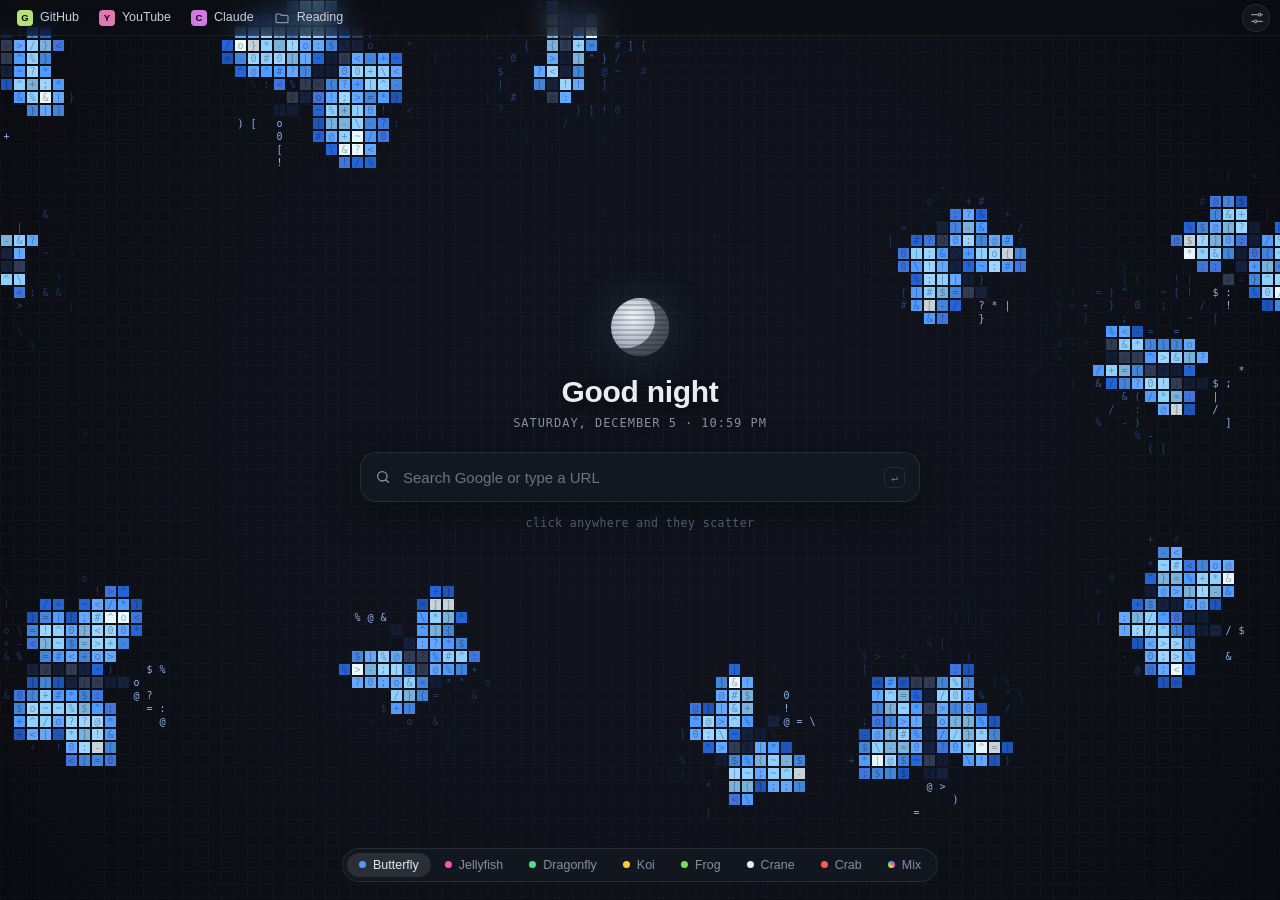
==== extension/index.html @ 53b01485 "ASCII Garden: new tab page with animals made of keyboard characters Seven animals (plus Mix) drawn o" ====
<!DOCTYPE html>
<html lang="en">
<head>
<meta charset="utf-8">
<meta name="viewport" content="width=device-width, initial-scale=1">
<title>New Tab</title>
<link rel="icon" type="image/png" href="icons/icon32.png">
<link rel="stylesheet" href="style.css">
</head>
<body>
<canvas id="bg" aria-hidden="true"></canvas>
<canvas id="garden" aria-hidden="true"></canvas>

<nav class="bookmarks ui" id="bookmarks" aria-label="Bookmarks" hidden></nav>
<div class="bm-menu ui" id="bm-menu" role="menu" hidden></div>

<nav class="species ui" id="species" aria-label="Choose animal"></nav>

<button class="gear ui" id="gear" type="button" aria-label="Settings" aria-expanded="false">
  <svg viewBox="0 0 24 24" width="16" height="16" fill="none" stroke="currentColor" stroke-width="1.8" stroke-linecap="round">
    <path d="M4 7h10M18 7h2M4 17h4M12 17h8"/><circle cx="16" cy="7" r="2"/><circle cx="10" cy="17" r="2"/>
  </svg>
</button>

<div class="panel ui" id="panel" hidden>
  <label>Your name
    <input id="set-name" type="text" maxlength="24" autocomplete="off" spellcheck="false">
  </label>
  <label>How many
    <input id="set-density" type="range" min="0.4" max="2" step="0.1">
  </label>
  <label class="row">
    <input id="set-trails" type="checkbox"> Character trails
  </label>
  <label class="row">
    <input id="set-bookmarks" type="checkbox"> Bookmarks bar
  </label>
  <p class="keys">Keys 1 to 8 switch animals</p>
</div>

<main class="center">
  <div class="orb" id="orb" aria-hidden="true"></div>
  <h1 id="greet">Hello</h1>
  <div class="clock" id="clock"></div>
  <form class="search ui" id="search" autocomplete="off">
    <svg viewBox="0 0 24 24" width="16" height="16" fill="none" stroke="currentColor" stroke-width="2" stroke-linecap="round"><circle cx="11" cy="11" r="7"/><path d="m20 20-3.5-3.5"/></svg>
    <input id="q" type="text" placeholder="Search Google or type a URL" aria-label="Search" spellcheck="false">
    <kbd>&#8629;</kbd>
  </form>
  <p class="hint" id="hint">click anywhere and they scatter</p>
</main>

<script src="app.js"></script>
</body>
</html>
---- extension/style.css ----
:root {
  --bg: #0b0d12;
  --ink: #e9ecf3;
  --muted: #8a91a3;
  --glass: rgba(22, 25, 34, 0.72);
  --line: rgba(255, 255, 255, 0.09);
  --mono: ui-monospace, "SF Mono", SFMono-Regular, Menlo, Consolas, monospace;
  --sans: -apple-system, BlinkMacSystemFont, "Inter", "Segoe UI", Roboto, sans-serif;
}

* { box-sizing: border-box; }

html, body {
  margin: 0;
  height: 100%;
  overflow: hidden;
  background: var(--bg);
  color: var(--ink);
  font-family: var(--sans);
  -webkit-font-smoothing: antialiased;
  user-select: none;
  -webkit-user-select: none;
  touch-action: manipulation;
}

canvas {
  position: fixed;
  inset: 0;
  width: 100%;
  height: 100%;
  display: block;
}

#garden { cursor: crosshair; }

/* ---------- bookmarks bar ---------- */
.bookmarks {
  position: fixed;
  top: 0;
  left: 0;
  right: 0;
  height: 36px;
  padding: 4px 50px 4px 8px;
  display: flex;
  align-items: center;
  gap: 2px;
  background: rgba(11, 13, 18, 0.55);
  border-bottom: 1px solid rgba(255, 255, 255, 0.06);
  backdrop-filter: blur(12px);
  -webkit-backdrop-filter: blur(12px);
  z-index: 5;
}
.bookmarks[hidden] { display: none; }
.bm-list {
  position: relative;
  flex: 1;
  min-width: 0;
  display: flex;
  gap: 2px;
  overflow: hidden;
}
.bm {
  flex: none;
  display: flex;
  align-items: center;
  gap: 7px;
  height: 28px;
  max-width: 170px;
  padding: 0 9px;
  border: 0;
  border-radius: 8px;
  background: transparent;
  color: #c9cedb;
  font: 12.5px/1 var(--sans);
  text-decoration: none;
  white-space: nowrap;
  cursor: pointer;
}
.bm .t { overflow: hidden; text-overflow: ellipsis; }
.bm:hover, .bm:focus-visible, .bm.open { background: rgba(255, 255, 255, 0.08); color: var(--ink); outline: none; }
.bm img, .bm .ico { width: 16px; height: 16px; flex: none; border-radius: 4px; }
.bm .ico {
  display: grid;
  place-items: center;
  font: 700 9.5px/1 var(--sans);
  color: #0b0d12;
}
.bm svg { flex: none; color: #8a91a3; }
.bm-more { padding: 0 10px; font-size: 15px; color: var(--muted); }

.bm-menu {
  position: fixed;
  min-width: 220px;
  max-width: 300px;
  max-height: 65vh;
  overflow-y: auto;
  padding: 5px;
  display: grid;
  gap: 1px;
  background: rgba(18, 21, 29, 0.96);
  border: 1px solid var(--line);
  border-radius: 12px;
  backdrop-filter: blur(16px);
  -webkit-backdrop-filter: blur(16px);
  box-shadow: 0 16px 40px rgba(0, 0, 0, .5);
  z-index: 8;
}
.bm-menu[hidden] { display: none; }
.bm-menu .bm { max-width: none; width: 100%; }
.bm-menu .back { color: var(--muted); }
.bm-menu .empty { padding: 8px 10px; font-size: 12px; color: #6c7385; }

/* ---------- species picker ---------- */
.species {
  position: fixed;
  bottom: 18px;
  left: 50%;
  transform: translateX(-50%);
  display: flex;
  gap: 2px;
  padding: 4px;
  max-width: calc(100vw - 90px);
  overflow-x: auto;
  scrollbar-width: none;
  background: var(--glass);
  border: 1px solid var(--line);
  border-radius: 999px;
  backdrop-filter: blur(14px);
  -webkit-backdrop-filter: blur(14px);
  z-index: 5;
}
.species::-webkit-scrollbar { display: none; }

.species button {
  flex: none;
  display: flex;
  align-items: center;
  gap: 7px;
  padding: 6px 12px;
  border: 0;
  border-radius: 999px;
  background: transparent;
  color: var(--muted);
  font: 500 12.5px/1 var(--sans);
  cursor: pointer;
  transition: background .2s, color .2s;
}
.species button:hover { color: var(--ink); }
.species button.on { background: rgba(255, 255, 255, 0.1); color: var(--ink); }
.species .dot { width: 7px; height: 7px; border-radius: 50%; }

/* ---------- settings ---------- */
.gear {
  position: fixed;
  top: 4px;
  right: 10px;
  width: 28px;
  height: 28px;
  display: grid;
  place-items: center;
  border: 1px solid var(--line);
  border-radius: 50%;
  background: var(--glass);
  color: var(--muted);
  cursor: pointer;
  backdrop-filter: blur(14px);
  -webkit-backdrop-filter: blur(14px);
  z-index: 6;
}
.gear:hover, .gear[aria-expanded="true"] { color: var(--ink); }

.panel {
  position: fixed;
  top: 42px;
  right: 10px;
  width: 230px;
  padding: 14px;
  display: grid;
  gap: 12px;
  background: rgba(18, 21, 29, 0.92);
  border: 1px solid var(--line);
  border-radius: 14px;
  backdrop-filter: blur(16px);
  -webkit-backdrop-filter: blur(16px);
  font-size: 12.5px;
  color: var(--muted);
  z-index: 6;
}
.panel[hidden] { display: none; }
.panel label { display: grid; gap: 6px; }
.panel label.row { display: flex; align-items: center; gap: 8px; color: var(--ink); }
.panel input[type="text"] {
  padding: 8px 10px;
  border: 1px solid var(--line);
  border-radius: 8px;
  background: rgba(255, 255, 255, 0.04);
  color: var(--ink);
  font: 13px var(--sans);
  outline: none;
}
.panel input[type="text"]:focus { border-color: rgba(255, 255, 255, 0.25); }
.panel input[type="range"] { width: 100%; accent-color: #9fb4ff; }
.panel input[type="checkbox"] { accent-color: #9fb4ff; }
.panel .keys { margin: 0; font: 11px var(--mono); opacity: .7; }

/* ---------- center ---------- */
.center {
  position: fixed;
  left: 50%;
  top: 46%;
  transform: translate(-50%, -50%);
  width: min(560px, calc(100vw - 32px));
  display: flex;
  flex-direction: column;
  align-items: center;
  pointer-events: none;
  z-index: 4;
}

.orb {
  width: 58px;
  height: 58px;
  border-radius: 50%;
  margin-bottom: 18px;
  position: relative;
  overflow: hidden;
  transition: background 1s, box-shadow 1s;
}
.orb::after {
  content: "";
  position: absolute;
  inset: 0;
  background: repeating-linear-gradient(0deg, rgba(0,0,0,.18) 0 2px, transparent 2px 5px);
  mix-blend-mode: multiply;
}
.orb.night {
  background: radial-gradient(circle at 38% 32%, #f1f3f8 0%, #b9c0cf 45%, #6b7386 100%);
  box-shadow: 0 0 46px rgba(170, 190, 255, .16), inset -14px -8px 0 rgba(10, 12, 18, .55);
}
.orb.day {
  background: radial-gradient(circle at 40% 35%, #fff6d6 0%, #ffcf6b 45%, #f08a3c 100%);
  box-shadow: 0 0 60px rgba(255, 190, 90, .28);
}
.orb.dusk {
  background: radial-gradient(circle at 40% 35%, #ffe0c2 0%, #ff9a6b 50%, #c2456b 100%);
  box-shadow: 0 0 56px rgba(255, 120, 110, .22);
}

h1 {
  margin: 0;
  font: 600 clamp(22px, 3.2vw, 30px)/1.2 var(--sans);
  letter-spacing: -0.01em;
  text-align: center;
  text-shadow: 0 2px 18px rgba(0, 0, 0, .8);
}

.clock {
  margin-top: 6px;
  font: 12px var(--mono);
  color: var(--muted);
  letter-spacing: .08em;
  text-shadow: 0 1px 10px rgba(0, 0, 0, .9);
}

.search {
  pointer-events: auto;
  margin-top: 22px;
  width: 100%;
  display: flex;
  align-items: center;
  gap: 10px;
  padding: 0 14px;
  height: 50px;
  background: var(--glass);
  border: 1px solid var(--line);
  border-radius: 16px;
  color: var(--muted);
  backdrop-filter: blur(16px);
  -webkit-backdrop-filter: blur(16px);
  box-shadow: 0 10px 40px rgba(0, 0, 0, .35);
  transition: border-color .2s;
}
.search:focus-within { border-color: rgba(255, 255, 255, 0.22); }
.search input {
  flex: 1;
  min-width: 0;
  border: 0;
  outline: none;
  background: transparent;
  color: var(--ink);
  font: 15px var(--sans);
  user-select: text;
  -webkit-user-select: text;
}
.search input::placeholder { color: #6c7385; }
.search kbd {
  font: 11px var(--mono);
  padding: 3px 6px;
  border: 1px solid var(--line);
  border-radius: 6px;
  color: #6c7385;
}

.hint {
  margin: 14px 0 0;
  font: 11.5px var(--mono);
  color: #5d6476;
  letter-spacing: .04em;
  transition: opacity 1.2s;
}
.hint.gone { opacity: 0; }

@media (max-width: 640px) {
  .species { bottom: 12px; max-width: calc(100vw - 24px); }
  .species button { padding: 6px 10px; font-size: 12px; }
  .center { top: 44%; }
  .search { height: 46px; }
}
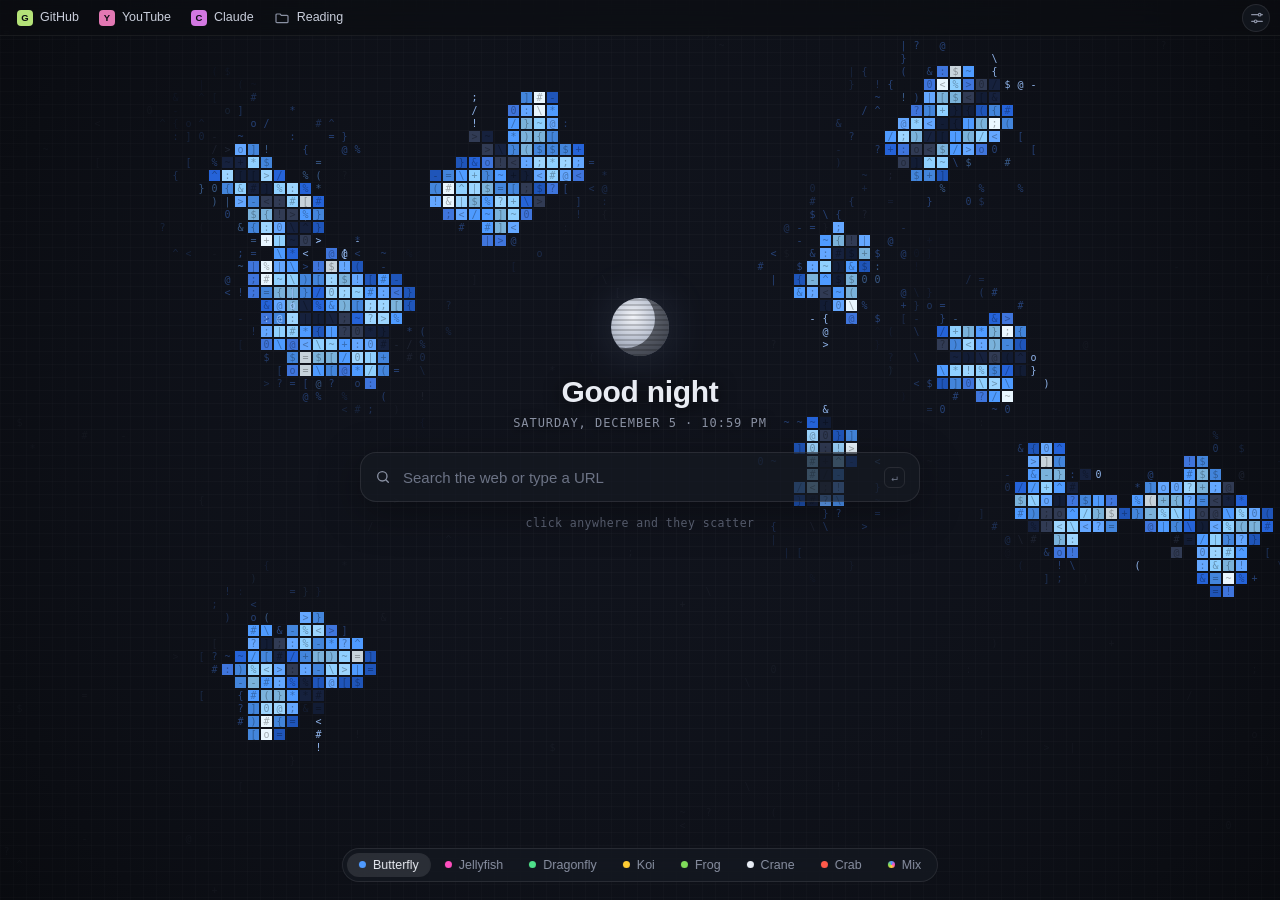
==== commit 96f153a9: "Prepare Chrome Web Store release (1.2.0) - Search box now uses the browser's default search engine v" ====
--- a/extension/index.html
+++ b/extension/index.html
@@ -44,7 +44,7 @@
   <div class="clock" id="clock"></div>
   <form class="search ui" id="search" autocomplete="off">
     <svg viewBox="0 0 24 24" width="16" height="16" fill="none" stroke="currentColor" stroke-width="2" stroke-linecap="round"><circle cx="11" cy="11" r="7"/><path d="m20 20-3.5-3.5"/></svg>
-    <input id="q" type="text" placeholder="Search Google or type a URL" aria-label="Search" spellcheck="false">
+    <input id="q" type="text" placeholder="Search the web or type a URL" aria-label="Search" spellcheck="false">
     <kbd>&#8629;</kbd>
   </form>
   <p class="hint" id="hint">click anywhere and they scatter</p>
